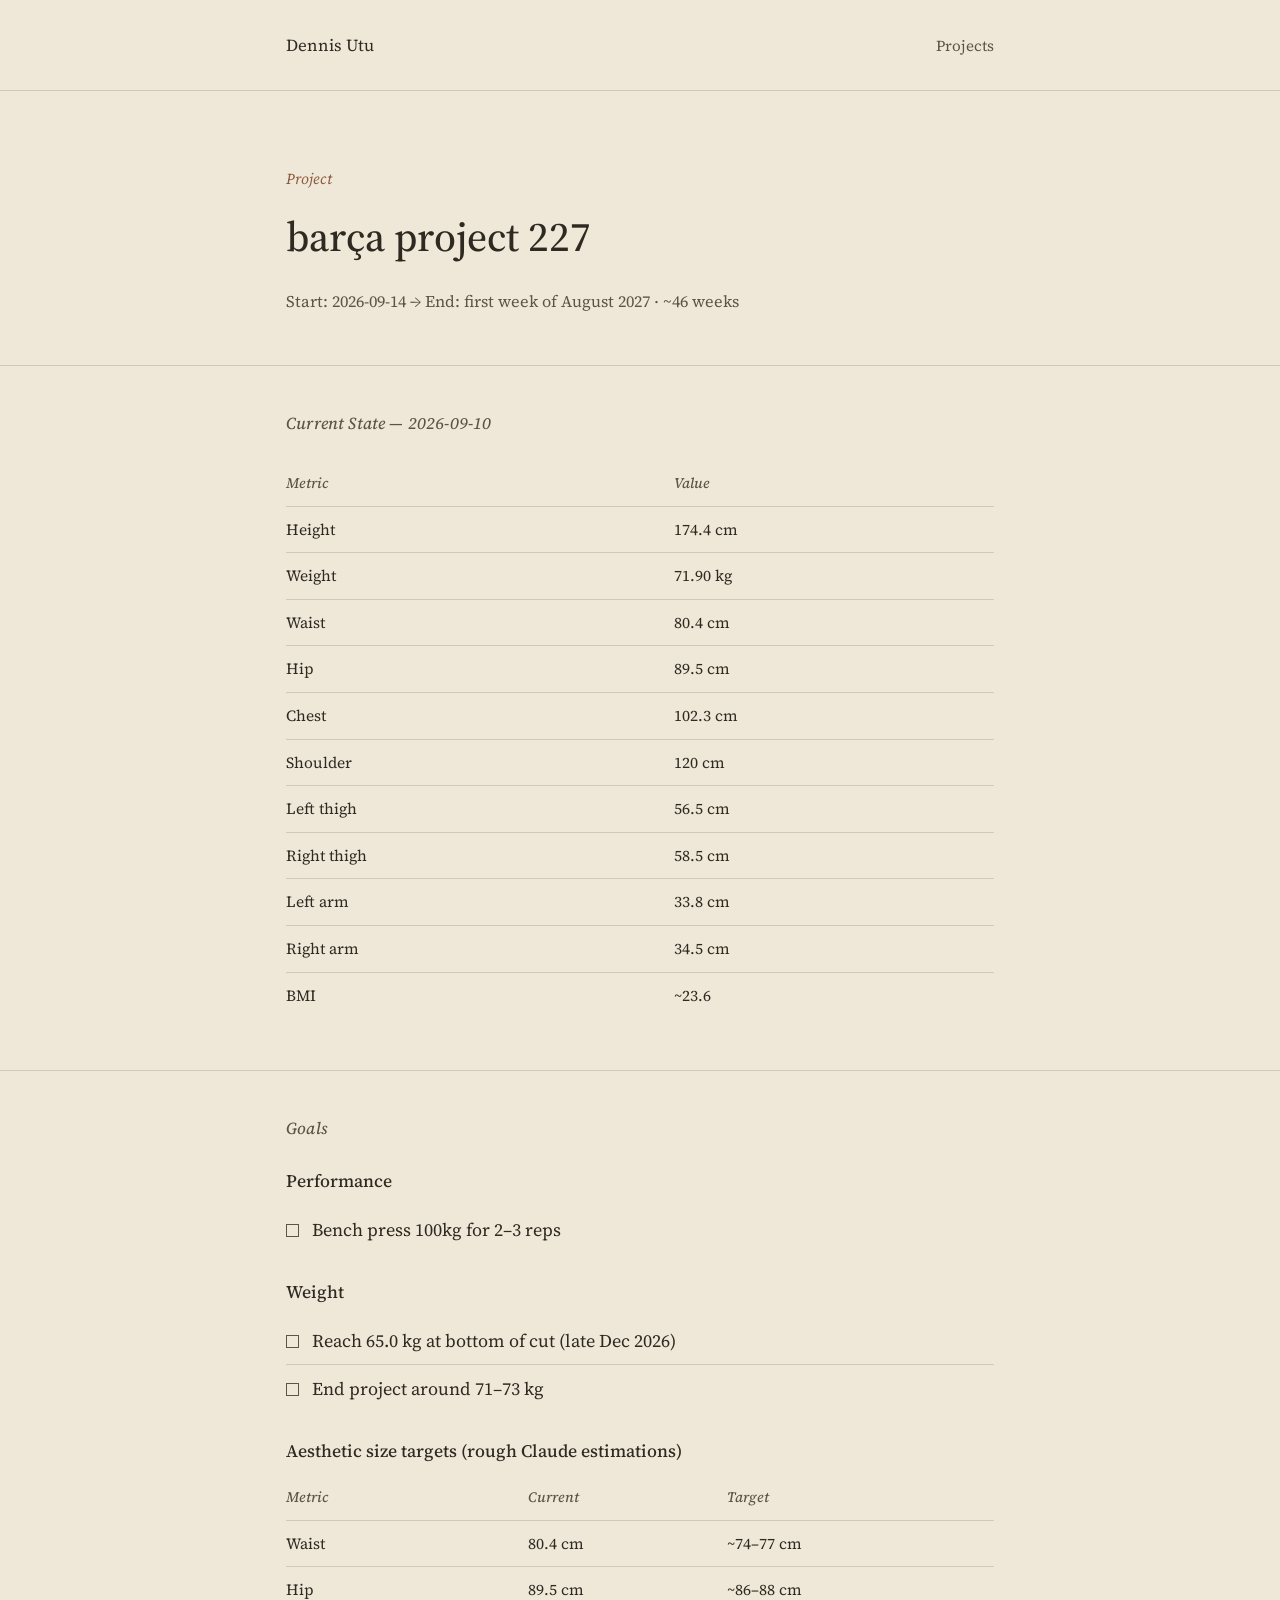
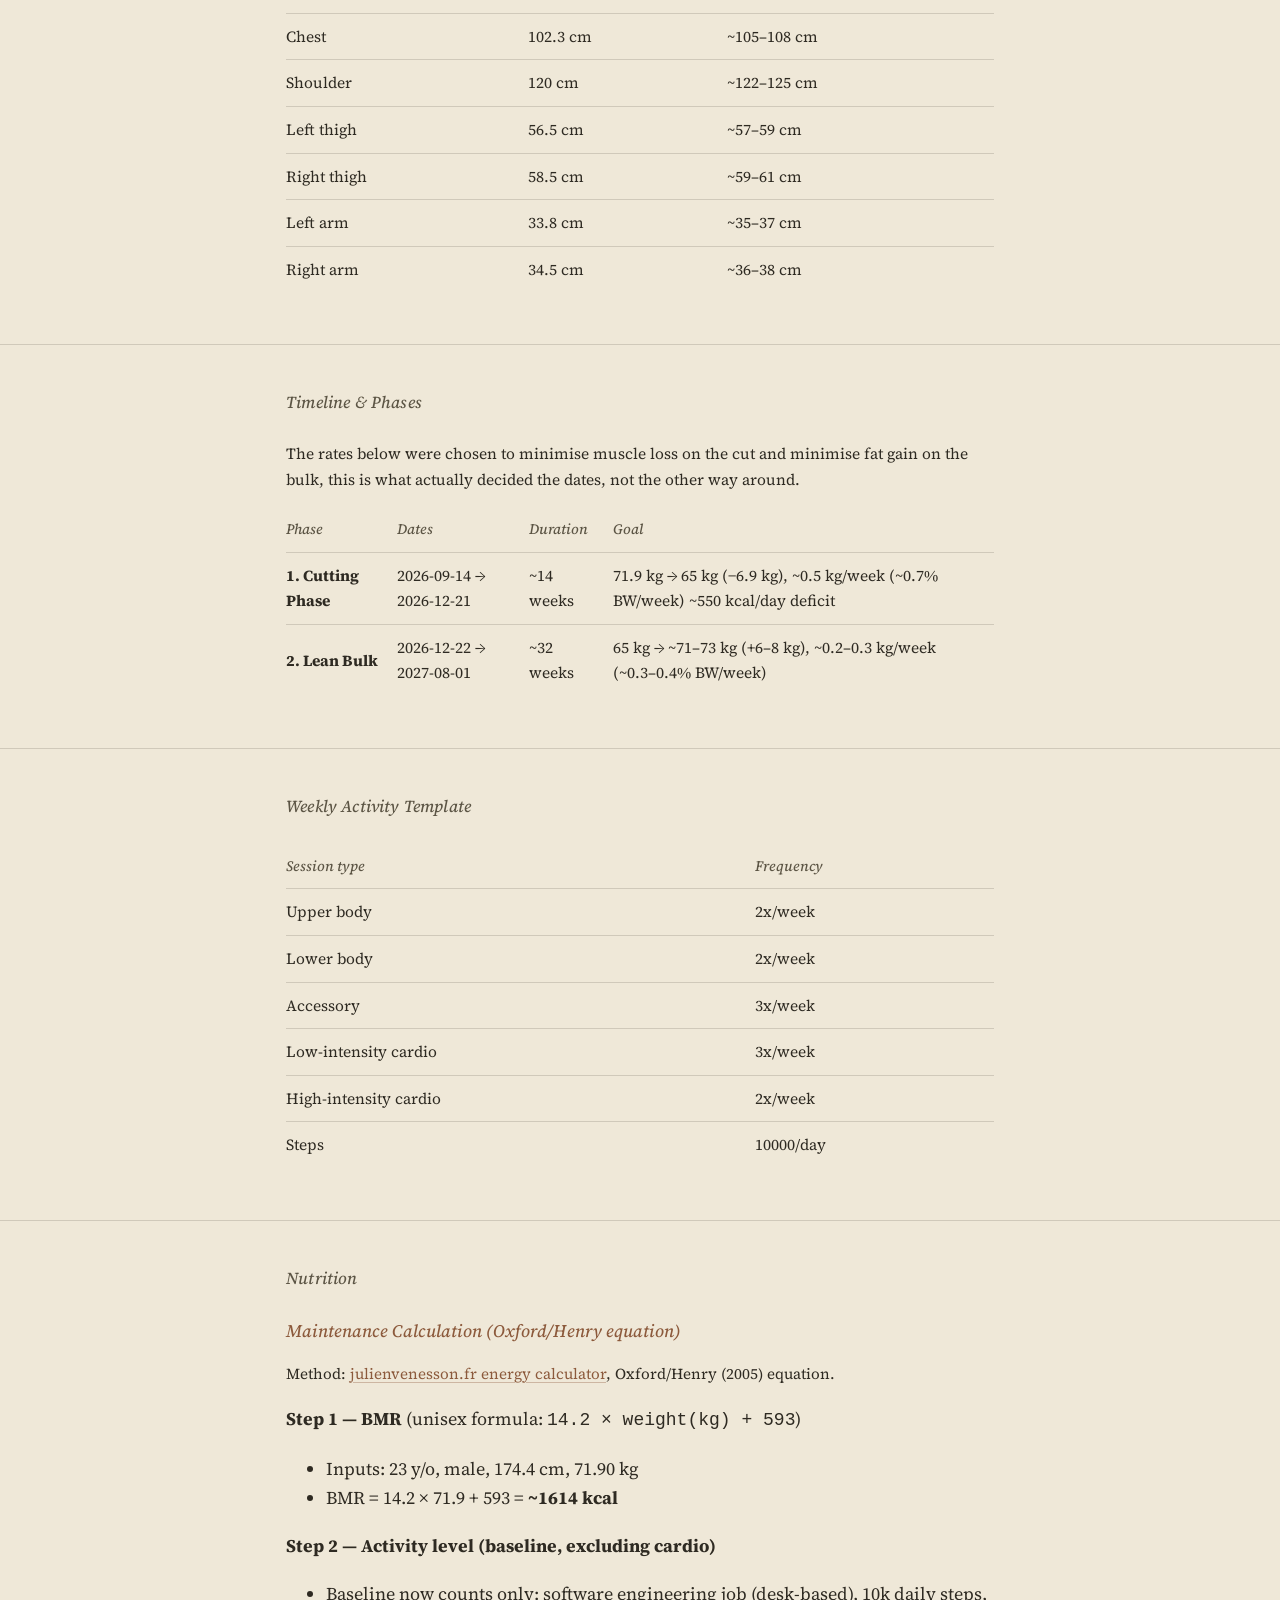
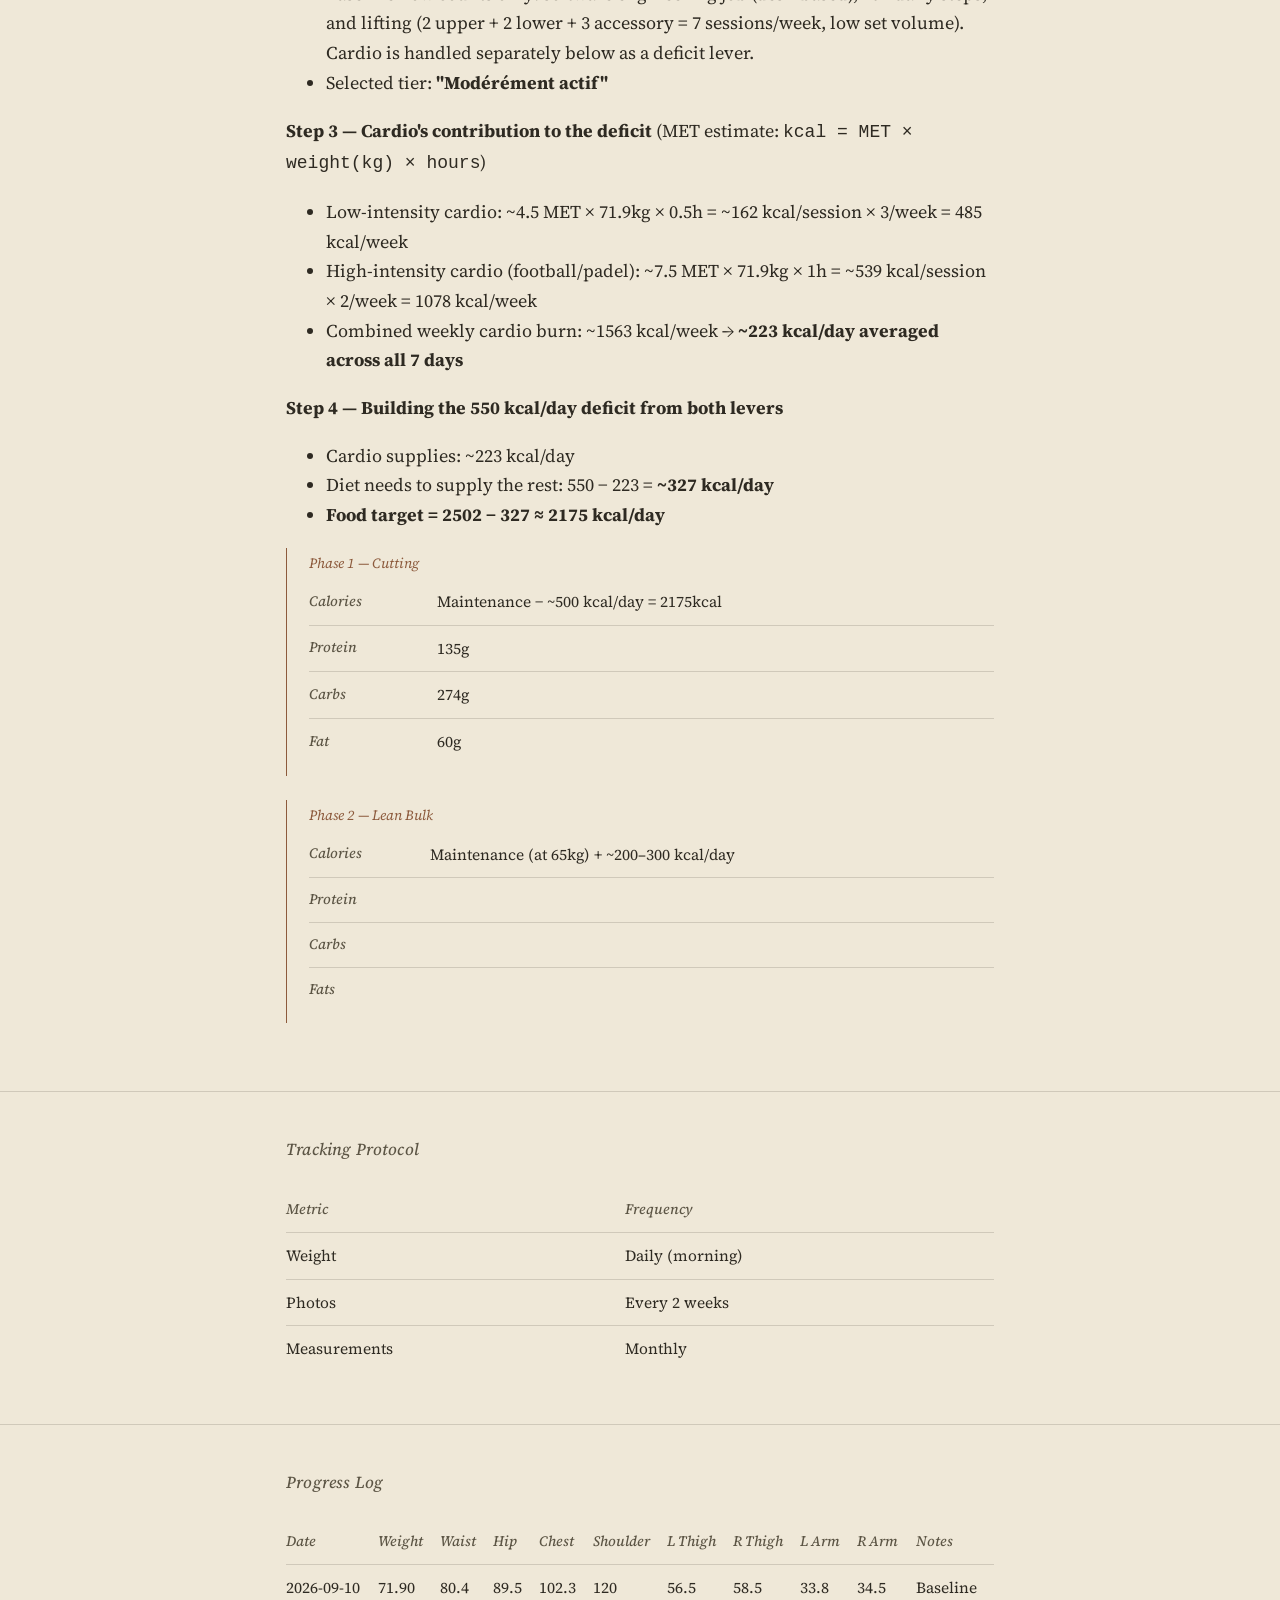
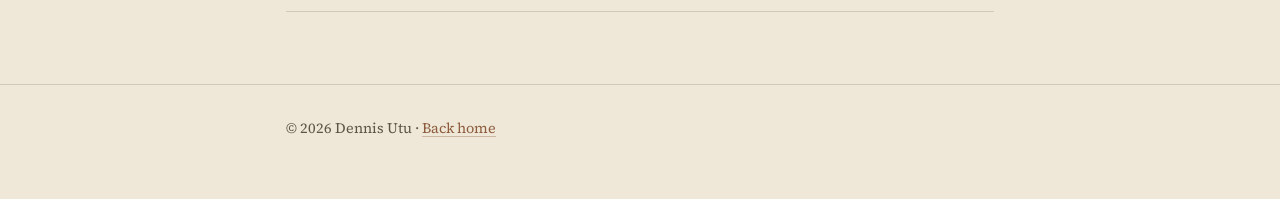
==== barca-project-227.html @ 3d3a9243 "initial commit" ====
<!DOCTYPE html>
<html lang="en">
<head>
<meta charset="UTF-8">
<meta name="viewport" content="width=device-width, initial-scale=1.0">
<title>barça project 227</title>
<link rel="stylesheet" href="style.css">
</head>
<body>

<header class="site">
  <div class="wrap wrap--wide">
    <nav>
      <a href="index.html">Dennis Utu</a>
      <span class="links">
        <a href="index.html#projects">Projects</a>
      </span>
    </nav>
  </div>
</header>

<section class="project-hero">
  <div class="wrap wrap--wide">
    <p class="kicker">Project</p>
    <h1>barça project 227</h1>
    <p class="dates">Start: 2026-09-14 &rarr; End: first week of August 2027 &middot; ~46 weeks</p>
  </div>
</section>

<section class="section">
  <div class="wrap wrap--wide">
    <h2>Current State — 2026-09-10</h2>
    <table>
      <tr><th>Metric</th><th>Value</th></tr>
      <tr><td>Height</td><td>174.4 cm</td></tr>
      <tr><td>Weight</td><td>71.90 kg</td></tr>
      <tr><td>Waist</td><td>80.4 cm</td></tr>
      <tr><td>Hip</td><td>89.5 cm</td></tr>
      <tr><td>Chest</td><td>102.3 cm</td></tr>
      <tr><td>Shoulder</td><td>120 cm</td></tr>
      <tr><td>Left thigh</td><td>56.5 cm</td></tr>
      <tr><td>Right thigh</td><td>58.5 cm</td></tr>
      <tr><td>Left arm</td><td>33.8 cm</td></tr>
      <tr><td>Right arm</td><td>34.5 cm</td></tr>
      <tr><td>BMI</td><td>~23.6</td></tr>
    </table>
  </div>
</section>

<section class="section">
  <div class="wrap wrap--wide">
    <h2>Goals</h2>

    <h3 style="font-weight:500; font-size:1.1rem; color:var(--ink); margin:0 0 10px;">Performance</h3>
    <ul class="checklist">
      <li><span class="box"></span>Bench press 100kg for 2–3 reps</li>
    </ul>

    <h3 style="font-weight:500; font-size:1.1rem; color:var(--ink); margin:24px 0 10px;">Weight</h3>
    <ul class="checklist">
      <li><span class="box"></span>Reach 65.0 kg at bottom of cut (late Dec 2026)</li>
      <li><span class="box"></span>End project around 71–73 kg</li>
    </ul>

    <h3 style="font-weight:500; font-size:1.1rem; color:var(--ink); margin:24px 0 10px;">Aesthetic size targets (rough Claude estimations)</h3>
    <table>
      <tr><th>Metric</th><th>Current</th><th>Target</th></tr>
      <tr><td>Waist</td><td>80.4 cm</td><td>~74–77 cm</td></tr>
      <tr><td>Hip</td><td>89.5 cm</td><td>~86–88 cm</td></tr>
      <tr><td>Chest</td><td>102.3 cm</td><td>~105–108 cm</td></tr>
      <tr><td>Shoulder</td><td>120 cm</td><td>~122–125 cm</td></tr>
      <tr><td>Left thigh</td><td>56.5 cm</td><td>~57–59 cm</td></tr>
      <tr><td>Right thigh</td><td>58.5 cm</td><td>~59–61 cm</td></tr>
      <tr><td>Left arm</td><td>33.8 cm</td><td>~35–37 cm</td></tr>
      <tr><td>Right arm</td><td>34.5 cm</td><td>~36–38 cm</td></tr>
    </table>
  </div>
</section>

<section class="section">
  <div class="wrap wrap--wide">
    <h2>Timeline &amp; Phases</h2>
    <p style="color:var(--bone-dim); font-size:0.97rem;">The rates below were chosen to minimise muscle loss on the cut and minimise fat gain on the bulk, this is what actually decided the dates, not the other way around.</p>

    <table>
      <tr><th>Phase</th><th>Dates</th><th>Duration</th><th>Goal</th></tr>
      <tr>
        <td><strong>1. Cutting Phase</strong></td>
        <td>2026-09-14 → 2026-12-21</td>
        <td>~14 weeks</td>
        <td>71.9 kg → 65 kg (−6.9 kg), ~0.5 kg/week (~0.7% BW/week) ~550 kcal/day deficit</td>
      </tr>
      <tr>
        <td><strong>2. Lean Bulk</strong></td>
        <td>2026-12-22 → 2027-08-01</td>
        <td>~32 weeks</td>
        <td>65 kg → ~71–73 kg (+6–8 kg), ~0.2–0.3 kg/week (~0.3–0.4% BW/week)</td>
      </tr>
    </table>
  </div>
</section>

<section class="section">
  <div class="wrap wrap--wide">
    <h2>Weekly Activity Template</h2>
    <table>
      <tr><th>Session type</th><th>Frequency</th></tr>
      <tr><td>Upper body</td><td>2x/week</td></tr>
      <tr><td>Lower body</td><td>2x/week</td></tr>
      <tr><td>Accessory</td><td>3x/week</td></tr>
      <tr><td>Low-intensity cardio</td><td>3x/week</td></tr>
      <tr><td>High-intensity cardio</td><td>2x/week</td></tr>
      <tr><td>Steps</td><td>10000/day</td></tr>
    </table>
  </div>
</section>

<section class="section">
  <div class="wrap wrap--wide">
    <h2>Nutrition</h2>

    <h3 style="font-weight:500; font-style:italic; font-size:1.1rem; color:var(--clay); margin:0 0 12px;">Maintenance Calculation (Oxford/Henry equation)</h3>
    <p style="color:var(--bone-dim); font-size:0.95rem;">Method: <a href="https://www.julienvenesson.fr/boite-a-outils/calculateur-energetique/">julienvenesson.fr energy calculator</a>, Oxford/Henry (2005) equation.</p>

    <p><strong>Step 1 — BMR</strong> (unisex formula: <code>14.2 × weight(kg) + 593</code>)</p>
    <ul>
      <li>Inputs: 23 y/o, male, 174.4 cm, 71.90 kg</li>
      <li>BMR = 14.2 × 71.9 + 593 = <strong>~1614 kcal</strong></li>
    </ul>

    <p><strong>Step 2 — Activity level (baseline, excluding cardio)</strong></p>
    <ul>
      <li>Baseline now counts only: software engineering job (desk-based), 10k daily steps, and lifting (2 upper + 2 lower + 3 accessory = 7 sessions/week, low set volume). Cardio is handled separately below as a deficit lever.</li>
      <li>Selected tier: <strong>"Modérément actif"</strong></li>
    </ul>

    <p><strong>Step 3 — Cardio's contribution to the deficit</strong> (MET estimate: <code>kcal = MET × weight(kg) × hours</code>)</p>
    <ul>
      <li>Low-intensity cardio: ~4.5 MET × 71.9kg × 0.5h = ~162 kcal/session × 3/week = 485 kcal/week</li>
      <li>High-intensity cardio (football/padel): ~7.5 MET × 71.9kg × 1h = ~539 kcal/session × 2/week = 1078 kcal/week</li>
      <li>Combined weekly cardio burn: ~1563 kcal/week → <strong>~223 kcal/day averaged across all 7 days</strong></li>
    </ul>

    <p><strong>Step 4 — Building the 550 kcal/day deficit from both levers</strong></p>
    <ul>
      <li>Cardio supplies: ~223 kcal/day</li>
      <li>Diet needs to supply the rest: 550 − 223 = <strong>~327 kcal/day</strong></li>
      <li><strong>Food target = 2502 − 327 ≈ 2175 kcal/day</strong></li>
    </ul>

    <div class="phase">
      <p class="phase-num">Phase 1 — Cutting</p>
      <table>
        <tr><th>Calories</th><td>Maintenance − ~500 kcal/day = 2175kcal</td></tr>
        <tr><th>Protein</th><td>135g</td></tr>
        <tr><th>Carbs</th><td>274g</td></tr>
        <tr><th>Fat</th><td>60g</td></tr>
      </table>
    </div>

    <div class="phase">
      <p class="phase-num">Phase 2 — Lean Bulk</p>
      <table>
        <tr><th>Calories</th><td>Maintenance (at 65kg) + ~200–300 kcal/day</td></tr>
        <tr><th>Protein</th><td></td></tr>
        <tr><th>Carbs</th><td></td></tr>
        <tr><th>Fats</th><td></td></tr>
      </table>
    </div>
  </div>
</section>

<section class="section">
  <div class="wrap wrap--wide">
    <h2>Tracking Protocol</h2>
    <table>
      <tr><th>Metric</th><th>Frequency</th></tr>
      <tr><td>Weight</td><td>Daily (morning)</td></tr>
      <tr><td>Photos</td><td>Every 2 weeks</td></tr>
      <tr><td>Measurements</td><td>Monthly</td></tr>
    </table>
  </div>
</section>

<section class="section">
  <div class="wrap wrap--wide">
    <h2>Progress Log</h2>
    <table>
      <tr><th>Date</th><th>Weight</th><th>Waist</th><th>Hip</th><th>Chest</th><th>Shoulder</th><th>L Thigh</th><th>R Thigh</th><th>L Arm</th><th>R Arm</th><th>Notes</th></tr>
      <tr><td>2026-09-10</td><td>71.90</td><td>80.4</td><td>89.5</td><td>102.3</td><td>120</td><td>56.5</td><td>58.5</td><td>33.8</td><td>34.5</td><td>Baseline</td></tr>
      <tr><td></td><td></td><td></td><td></td><td></td><td></td><td></td><td></td><td></td><td></td><td></td></tr>
    </table>
  </div>
</section>

<footer class="site">
  <div class="wrap wrap--wide">
    &copy; 2026 Dennis Utu &middot; <a href="index.html">Back home</a>
  </div>
</footer>

</body>
</html>
---- style.css ----
@import url('https://fonts.googleapis.com/css2?family=Source+Serif+4:opsz,wght@8..60,400;8..60,500;8..60,600&display=swap');

:root {
  --sand: #EFE8D8;
  --sand-deep: #E3D9C2;
  --ink: #2E2A22;
  --ink-soft: #5C5545;
  --clay: #8C5A3C;
  --line: rgba(46, 42, 34, 0.16);
  --max: 700px;
}

* { box-sizing: border-box; }

html { scroll-behavior: smooth; }

body {
  margin: 0;
  background: var(--sand);
  color: var(--ink);
  font-family: 'Source Serif 4', Georgia, 'Times New Roman', serif;
  font-size: 18px;
  line-height: 1.65;
}

h1, h2, h3 { font-family: 'Source Serif 4', Georgia, serif; font-weight: 500; }

a { color: var(--clay); text-decoration: underline; text-decoration-color: rgba(140, 90, 60, 0.35); text-underline-offset: 3px; }
a:hover, a:focus-visible { text-decoration-color: var(--clay); }
a:focus-visible, button:focus-visible { outline: 1px solid var(--clay); outline-offset: 3px; }

.wrap { max-width: var(--max); margin: 0 auto; padding: 0 26px; }
.wrap--wide { max-width: 760px; }

header.site {
  padding: 30px 0;
  border-bottom: 1px solid var(--line);
}
header.site nav { display: flex; justify-content: space-between; align-items: baseline; }
header.site nav a { color: var(--ink); font-size: 1.05rem; text-decoration: none; }
header.site nav .links a { color: var(--ink-soft); font-size: 0.95rem; margin-left: 22px; text-decoration: none; }
header.site nav .links a:hover { color: var(--ink); text-decoration: underline; }

.hero { padding: 76px 0 52px; }
.hero h1 {
  font-size: clamp(2rem, 5.2vw, 2.9rem);
  font-weight: 500;
  margin: 0 0 16px;
  line-height: 1.18;
  color: var(--ink);
}
.hero p { font-size: 1.1rem; color: var(--ink-soft); max-width: 48ch; margin: 0; }

.section { padding: 44px 0; }
.section + .section { border-top: 1px solid var(--line); }
.section h2 {
  font-size: 1.05rem;
  font-style: italic;
  font-weight: 500;
  color: var(--ink-soft);
  margin: 0 0 24px;
  letter-spacing: 0.01em;
}

.project-card {
  display: block;
  border: 1px solid var(--line);
  padding: 24px 26px;
  margin-bottom: 14px;
  text-decoration: none;
  transition: border-color 0.15s ease, background 0.15s ease;
}
.project-card:hover { border-color: var(--clay); background: var(--sand-deep); text-decoration: none; }
.project-card .name { color: var(--ink); font-size: 1.25rem; font-weight: 500; margin: 0 0 6px; }
.project-card .desc { color: var(--ink-soft); margin: 0; font-size: 0.98rem; }
.project-card .meta { color: var(--clay); font-size: 0.88rem; margin-top: 12px; font-style: italic; }

footer.site {
  border-top: 1px solid var(--line);
  padding: 32px 0 64px;
  color: var(--ink-soft);
  font-size: 0.9rem;
}

/* Project page */
.project-hero {
  padding: 60px 0 34px;
  border-bottom: 1px solid var(--line);
}
.project-hero .kicker { color: var(--clay); font-size: 0.95rem; font-style: italic; margin-bottom: 12px; }
.project-hero h1 { font-size: clamp(1.9rem, 4.6vw, 2.6rem); margin: 0 0 10px; font-weight: 500; }
.project-hero .dates { color: var(--ink-soft); font-size: 1.02rem; }

.stat-row { display: flex; gap: 44px; flex-wrap: wrap; margin-top: 30px; }
.stat .num { font-size: 1.7rem; font-weight: 500; color: var(--ink); display: block; }
.stat .label { color: var(--ink-soft); font-size: 0.85rem; font-style: italic; }

table { width: 100%; border-collapse: collapse; margin: 4px 0 8px; }
th, td { text-align: left; padding: 10px 16px 10px 0; border-bottom: 1px solid var(--line); font-size: 0.97rem; }
th { color: var(--ink-soft); font-weight: 500; font-style: italic; font-size: 0.9rem; }
td { color: var(--ink); }
tr:last-child th, tr:last-child td { border-bottom: none; }

.phase { border-left: 1px solid var(--clay); padding: 4px 0 4px 22px; margin-bottom: 24px; }
.phase .phase-num { color: var(--clay); font-size: 0.88rem; font-style: italic; margin-bottom: 4px; }
.phase h3 { margin: 0 0 6px; font-size: 1.1rem; font-weight: 500; color: var(--ink); }
.phase p { margin: 0; color: var(--ink-soft); font-size: 0.97rem; }

.checklist { list-style: none; padding: 0; margin: 0; }
.checklist li { padding: 9px 0; border-bottom: 1px solid var(--line); color: var(--ink); }
.checklist li:last-child { border-bottom: none; }
.checklist .box { display: inline-block; width: 13px; height: 13px; border: 1px solid var(--ink-soft); margin-right: 13px; vertical-align: -1px; }

details { border: 1px solid var(--line); padding: 18px 22px; margin: 22px 0; }
details summary { cursor: pointer; color: var(--clay); font-style: italic; }
details[open] summary { margin-bottom: 12px; }
details p, details table { font-size: 0.93rem; }

.note {
  border-left: 1px solid var(--ink-soft);
  padding: 4px 0 4px 18px;
  color: var(--ink-soft);
  font-size: 0.95rem;
  font-style: italic;
  margin: 18px 0;
}

@media (max-width: 520px) {
  .stat-row { gap: 28px; }
  header.site nav .links a { margin-left: 14px; }
}
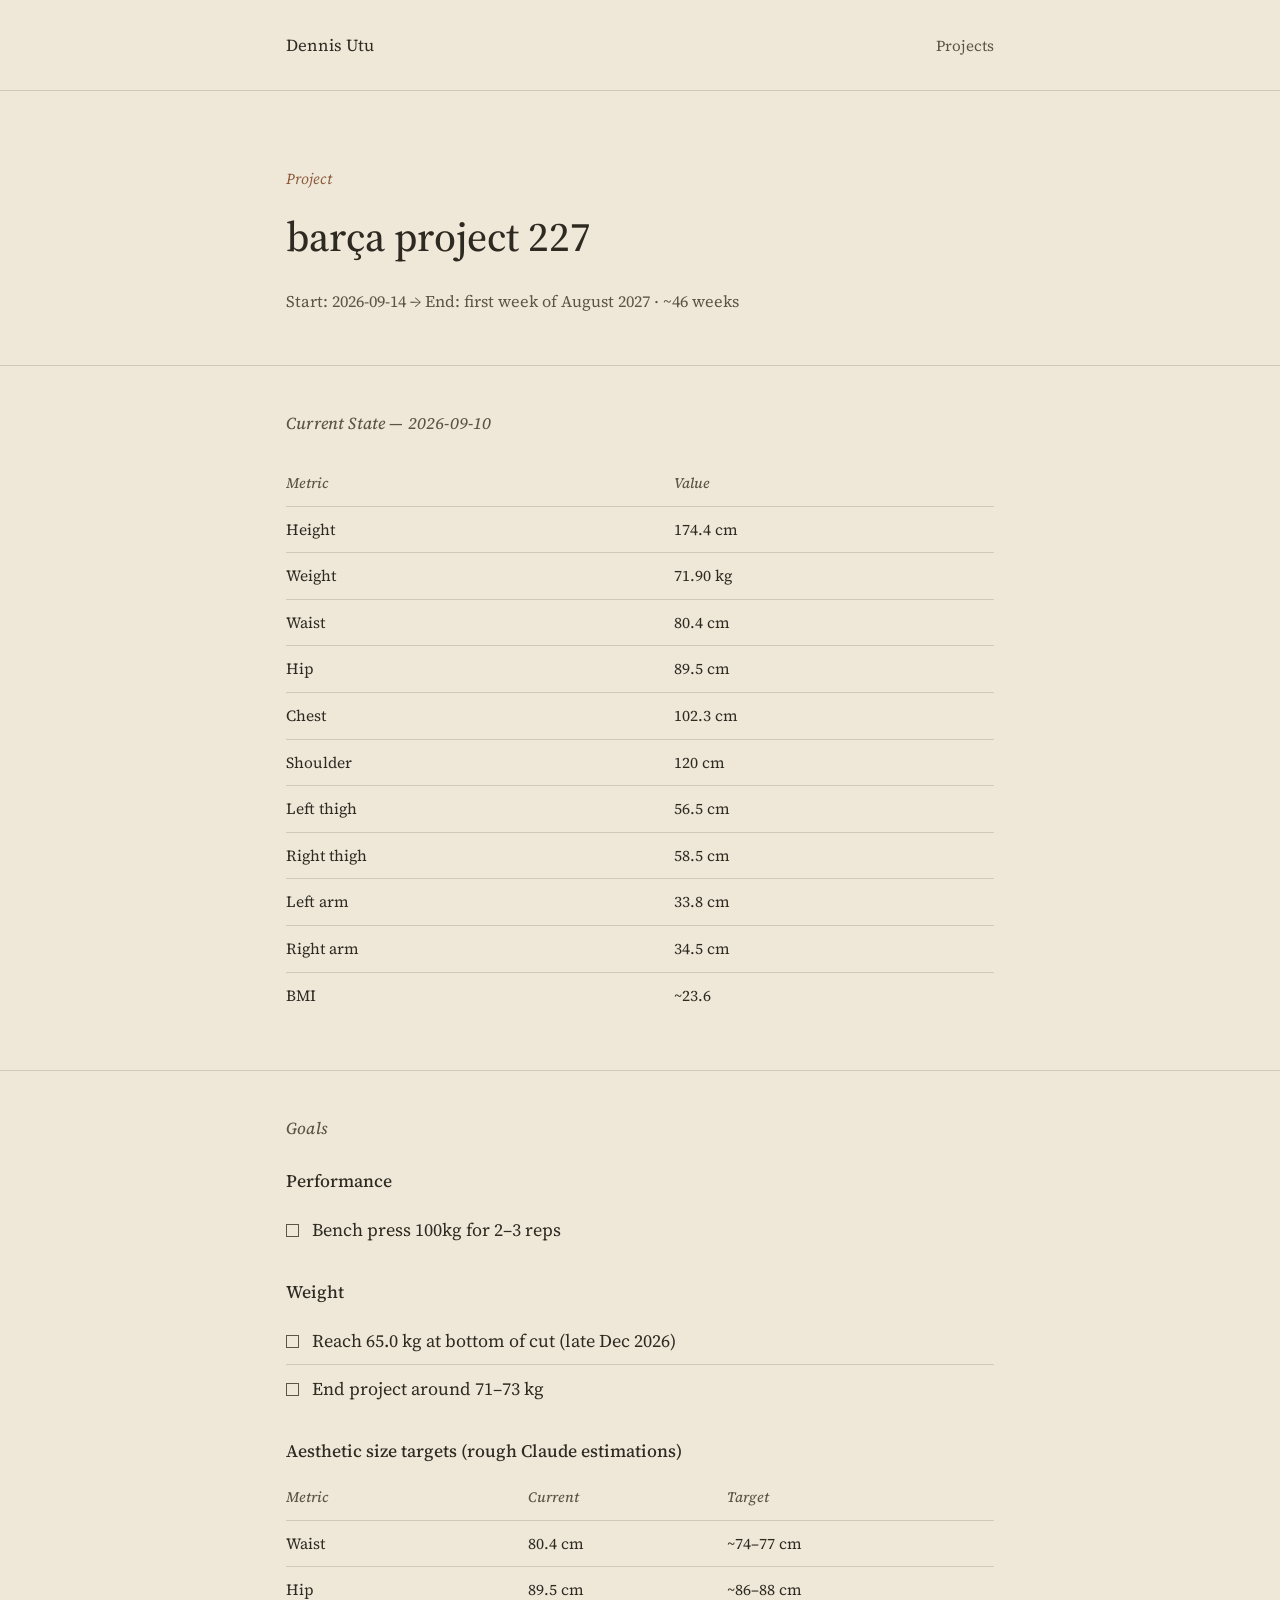
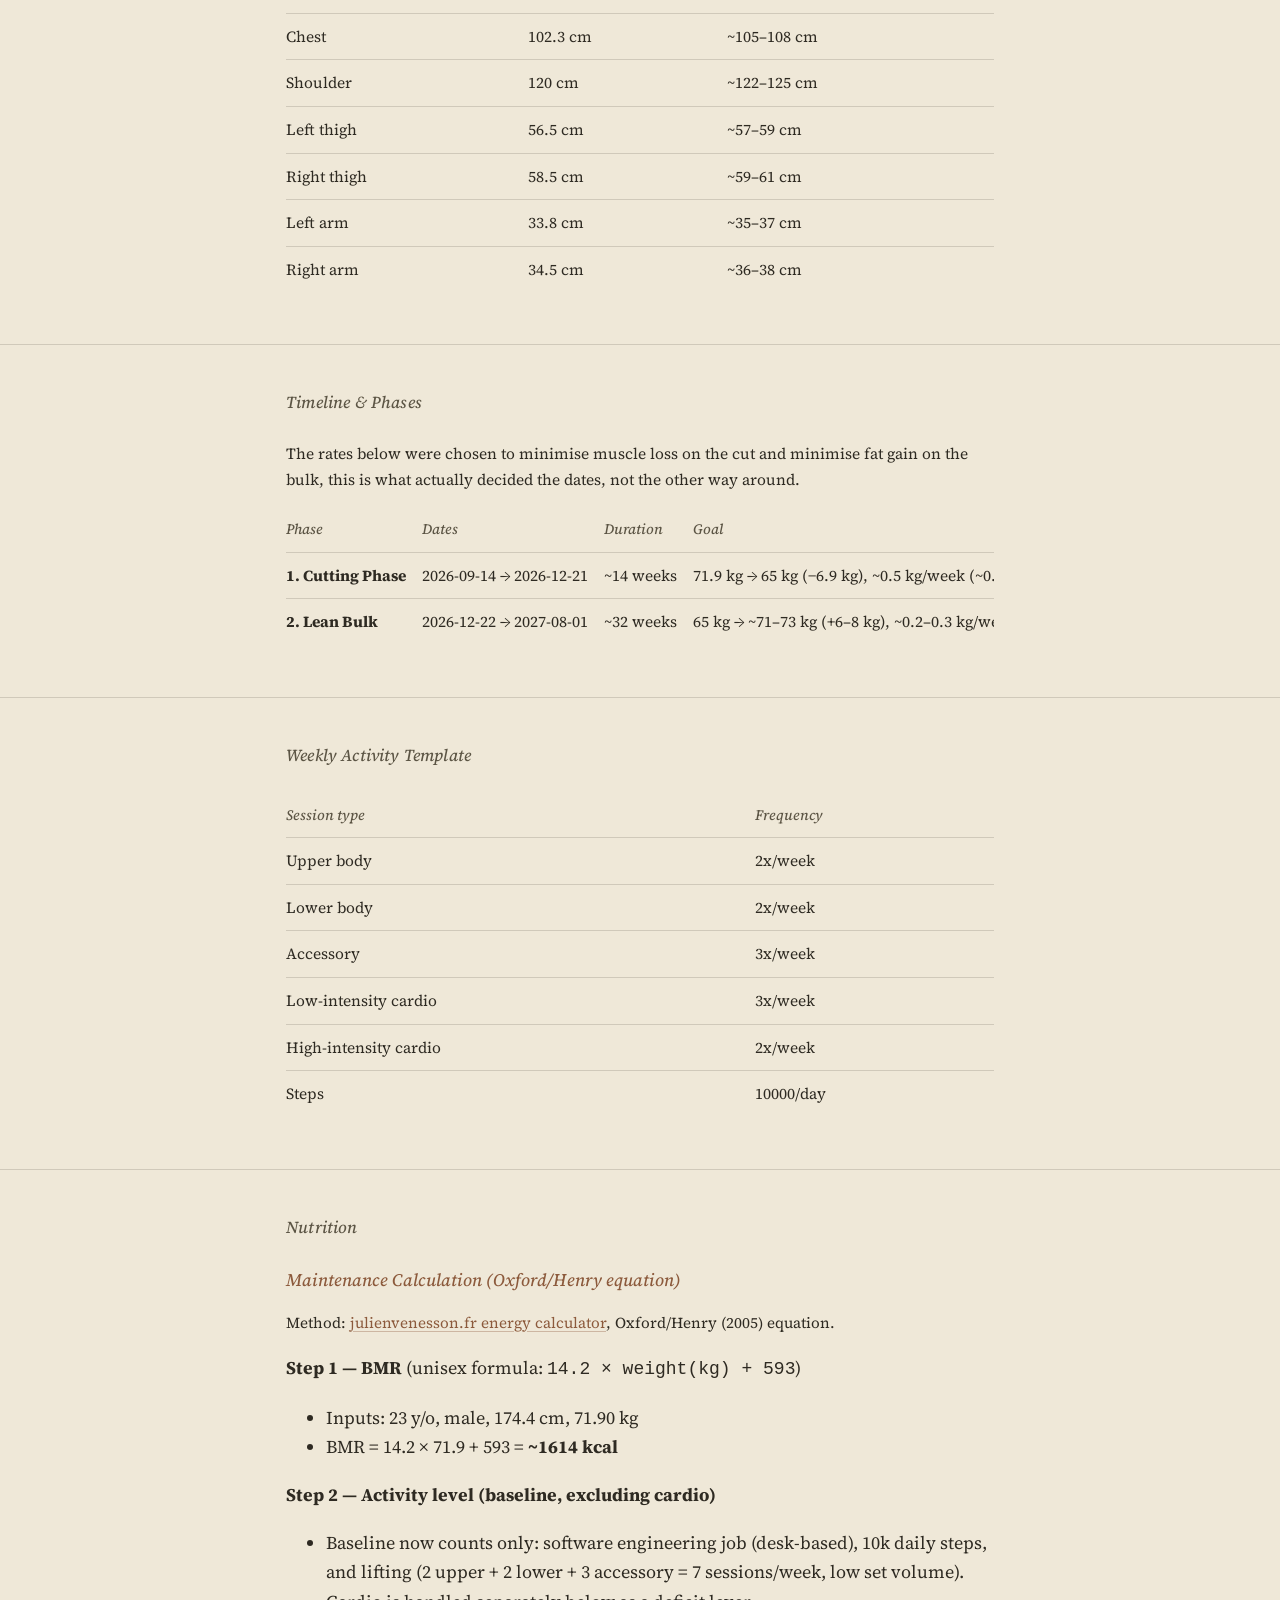
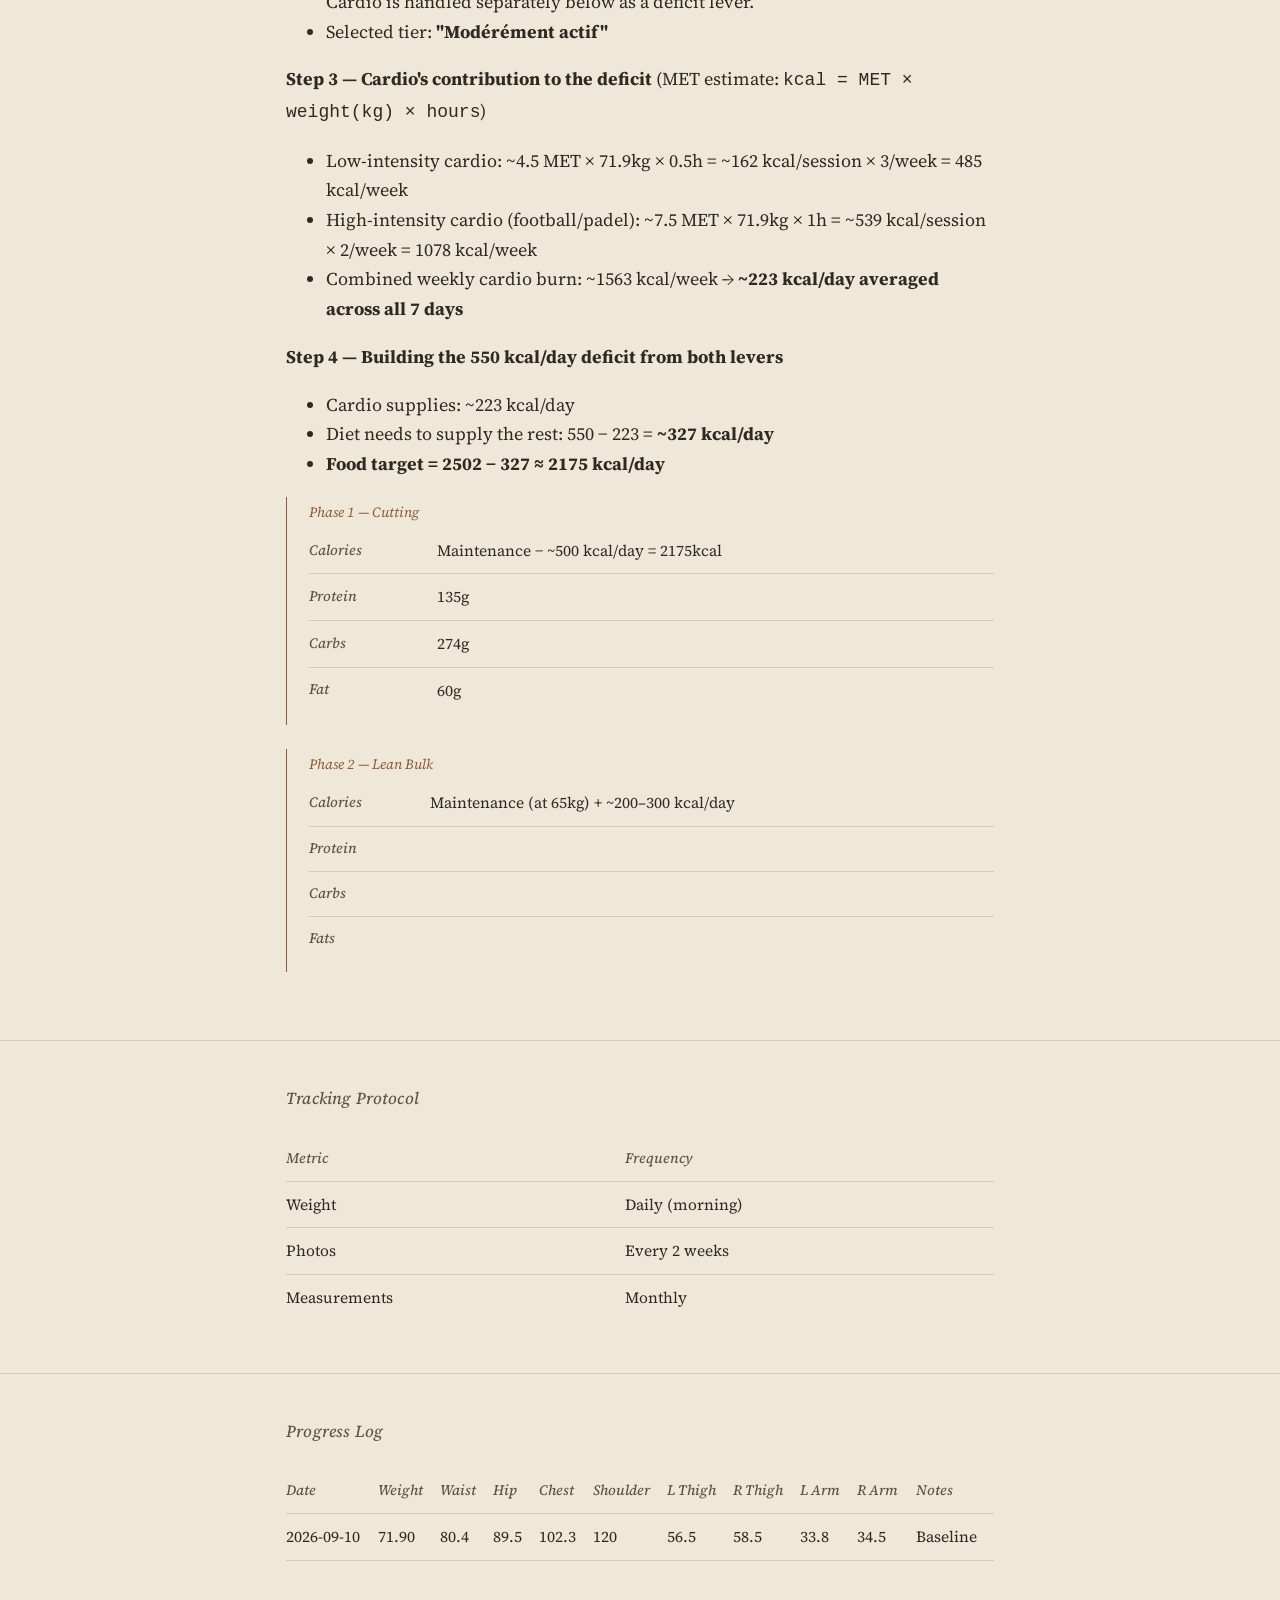
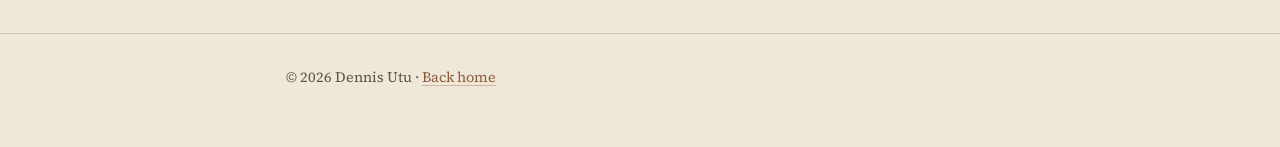
==== commit 2cfd16d7: "Updated length on tables" ====
--- a/barca-project-227.html
+++ b/barca-project-227.html
@@ -30,6 +30,7 @@
 <section class="section">
   <div class="wrap wrap--wide">
     <h2>Current State — 2026-09-10</h2>
+    <div class="table-scroll">
     <table>
       <tr><th>Metric</th><th>Value</th></tr>
       <tr><td>Height</td><td>174.4 cm</td></tr>
@@ -44,7 +45,7 @@
       <tr><td>Right arm</td><td>34.5 cm</td></tr>
       <tr><td>BMI</td><td>~23.6</td></tr>
     </table>
-  </div>
+  </div></div>
 </section>
 
 <section class="section">
@@ -63,6 +64,7 @@
     </ul>
 
     <h3 style="font-weight:500; font-size:1.1rem; color:var(--ink); margin:24px 0 10px;">Aesthetic size targets (rough Claude estimations)</h3>
+    <div class="table-scroll">
     <table>
       <tr><th>Metric</th><th>Current</th><th>Target</th></tr>
       <tr><td>Waist</td><td>80.4 cm</td><td>~74–77 cm</td></tr>
@@ -74,13 +76,15 @@
       <tr><td>Left arm</td><td>33.8 cm</td><td>~35–37 cm</td></tr>
       <tr><td>Right arm</td><td>34.5 cm</td><td>~36–38 cm</td></tr>
     </table>
-  </div>
+  </div></div>
 </section>
 
 <section class="section">
   <div class="wrap wrap--wide">
     <h2>Timeline &amp; Phases</h2>
     <p style="color:var(--bone-dim); font-size:0.97rem;">The rates below were chosen to minimise muscle loss on the cut and minimise fat gain on the bulk, this is what actually decided the dates, not the other way around.</p>
+
+    <div class="table-scroll">
 
     <table>
       <tr><th>Phase</th><th>Dates</th><th>Duration</th><th>Goal</th></tr>
@@ -97,12 +101,13 @@
         <td>65 kg → ~71–73 kg (+6–8 kg), ~0.2–0.3 kg/week (~0.3–0.4% BW/week)</td>
       </tr>
     </table>
-  </div>
+  </div></div>
 </section>
 
 <section class="section">
   <div class="wrap wrap--wide">
     <h2>Weekly Activity Template</h2>
+    <div class="table-scroll">
     <table>
       <tr><th>Session type</th><th>Frequency</th></tr>
       <tr><td>Upper body</td><td>2x/week</td></tr>
@@ -112,7 +117,7 @@
       <tr><td>High-intensity cardio</td><td>2x/week</td></tr>
       <tr><td>Steps</td><td>10000/day</td></tr>
     </table>
-  </div>
+  </div></div>
 </section>
 
 <section class="section">
@@ -150,47 +155,51 @@
 
     <div class="phase">
       <p class="phase-num">Phase 1 — Cutting</p>
+      <div class="table-scroll">
       <table>
         <tr><th>Calories</th><td>Maintenance − ~500 kcal/day = 2175kcal</td></tr>
         <tr><th>Protein</th><td>135g</td></tr>
         <tr><th>Carbs</th><td>274g</td></tr>
         <tr><th>Fat</th><td>60g</td></tr>
       </table>
-    </div>
+    </div></div>
 
     <div class="phase">
       <p class="phase-num">Phase 2 — Lean Bulk</p>
+      <div class="table-scroll">
       <table>
         <tr><th>Calories</th><td>Maintenance (at 65kg) + ~200–300 kcal/day</td></tr>
         <tr><th>Protein</th><td></td></tr>
         <tr><th>Carbs</th><td></td></tr>
         <tr><th>Fats</th><td></td></tr>
       </table>
-    </div>
+    </div></div>
   </div>
 </section>
 
 <section class="section">
   <div class="wrap wrap--wide">
     <h2>Tracking Protocol</h2>
+    <div class="table-scroll">
     <table>
       <tr><th>Metric</th><th>Frequency</th></tr>
       <tr><td>Weight</td><td>Daily (morning)</td></tr>
       <tr><td>Photos</td><td>Every 2 weeks</td></tr>
       <tr><td>Measurements</td><td>Monthly</td></tr>
     </table>
-  </div>
+  </div></div>
 </section>
 
 <section class="section">
   <div class="wrap wrap--wide">
     <h2>Progress Log</h2>
+    <div class="table-scroll">
     <table>
       <tr><th>Date</th><th>Weight</th><th>Waist</th><th>Hip</th><th>Chest</th><th>Shoulder</th><th>L Thigh</th><th>R Thigh</th><th>L Arm</th><th>R Arm</th><th>Notes</th></tr>
       <tr><td>2026-09-10</td><td>71.90</td><td>80.4</td><td>89.5</td><td>102.3</td><td>120</td><td>56.5</td><td>58.5</td><td>33.8</td><td>34.5</td><td>Baseline</td></tr>
       <tr><td></td><td></td><td></td><td></td><td></td><td></td><td></td><td></td><td></td><td></td><td></td></tr>
     </table>
-  </div>
+  </div></div>
 </section>
 
 <footer class="site">
--- a/style.css
+++ b/style.css
@@ -96,10 +96,17 @@
 .stat .label { color: var(--ink-soft); font-size: 0.85rem; font-style: italic; }
 
 table { width: 100%; border-collapse: collapse; margin: 4px 0 8px; }
-th, td { text-align: left; padding: 10px 16px 10px 0; border-bottom: 1px solid var(--line); font-size: 0.97rem; }
+th, td { text-align: left; padding: 10px 16px 10px 0; border-bottom: 1px solid var(--line); font-size: 0.97rem; white-space: nowrap; }
 th { color: var(--ink-soft); font-weight: 500; font-style: italic; font-size: 0.9rem; }
 td { color: var(--ink); }
 tr:last-child th, tr:last-child td { border-bottom: none; }
+
+.table-scroll {
+  overflow-x: auto;
+  -webkit-overflow-scrolling: touch;
+  margin: 4px 0 8px;
+}
+.table-scroll table { margin: 0; }
 
 .phase { border-left: 1px solid var(--clay); padding: 4px 0 4px 22px; margin-bottom: 24px; }
 .phase .phase-num { color: var(--clay); font-size: 0.88rem; font-style: italic; margin-bottom: 4px; }
@@ -126,6 +133,9 @@
 }
 
 @media (max-width: 520px) {
+  .wrap { padding: 0 18px; }
   .stat-row { gap: 28px; }
   header.site nav .links a { margin-left: 14px; }
+  th, td { padding: 8px 12px 8px 0; font-size: 0.88rem; }
+  .table-scroll { margin-left: -18px; margin-right: -18px; padding: 0 18px; }
 }
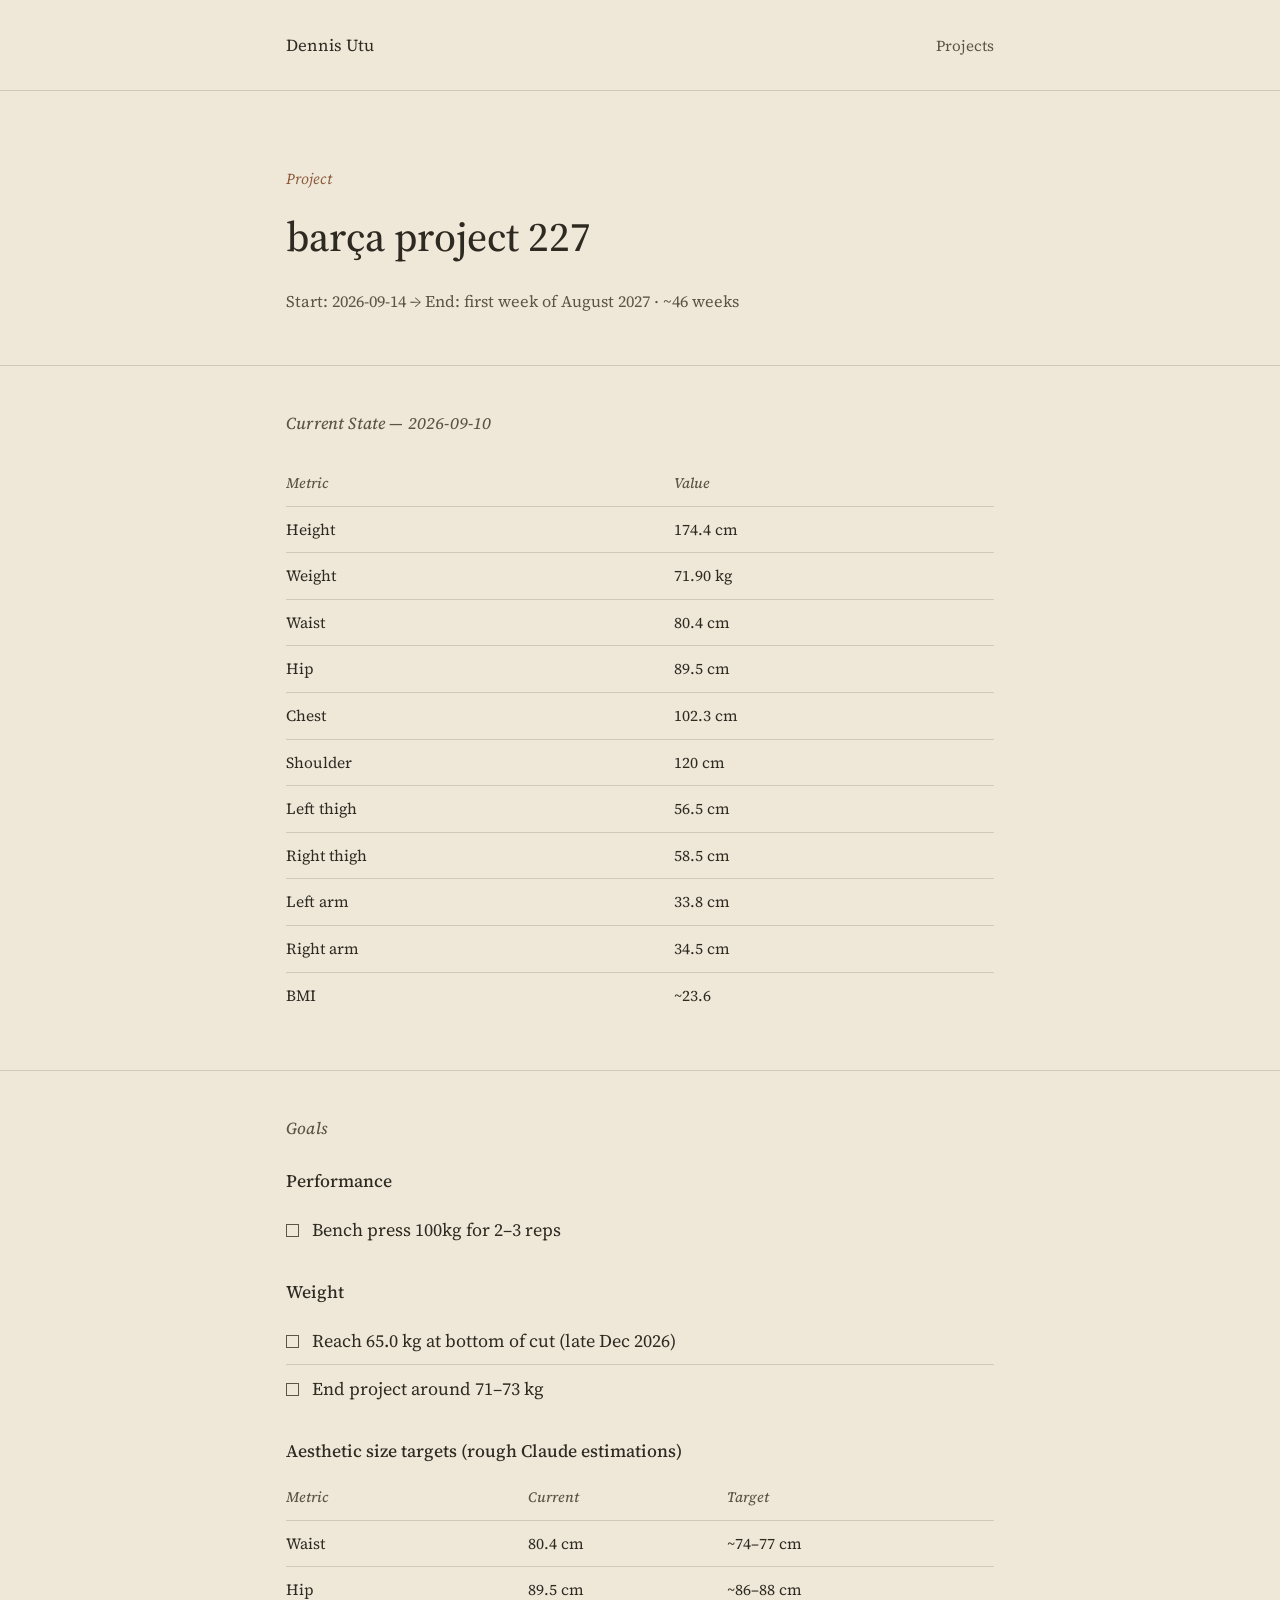
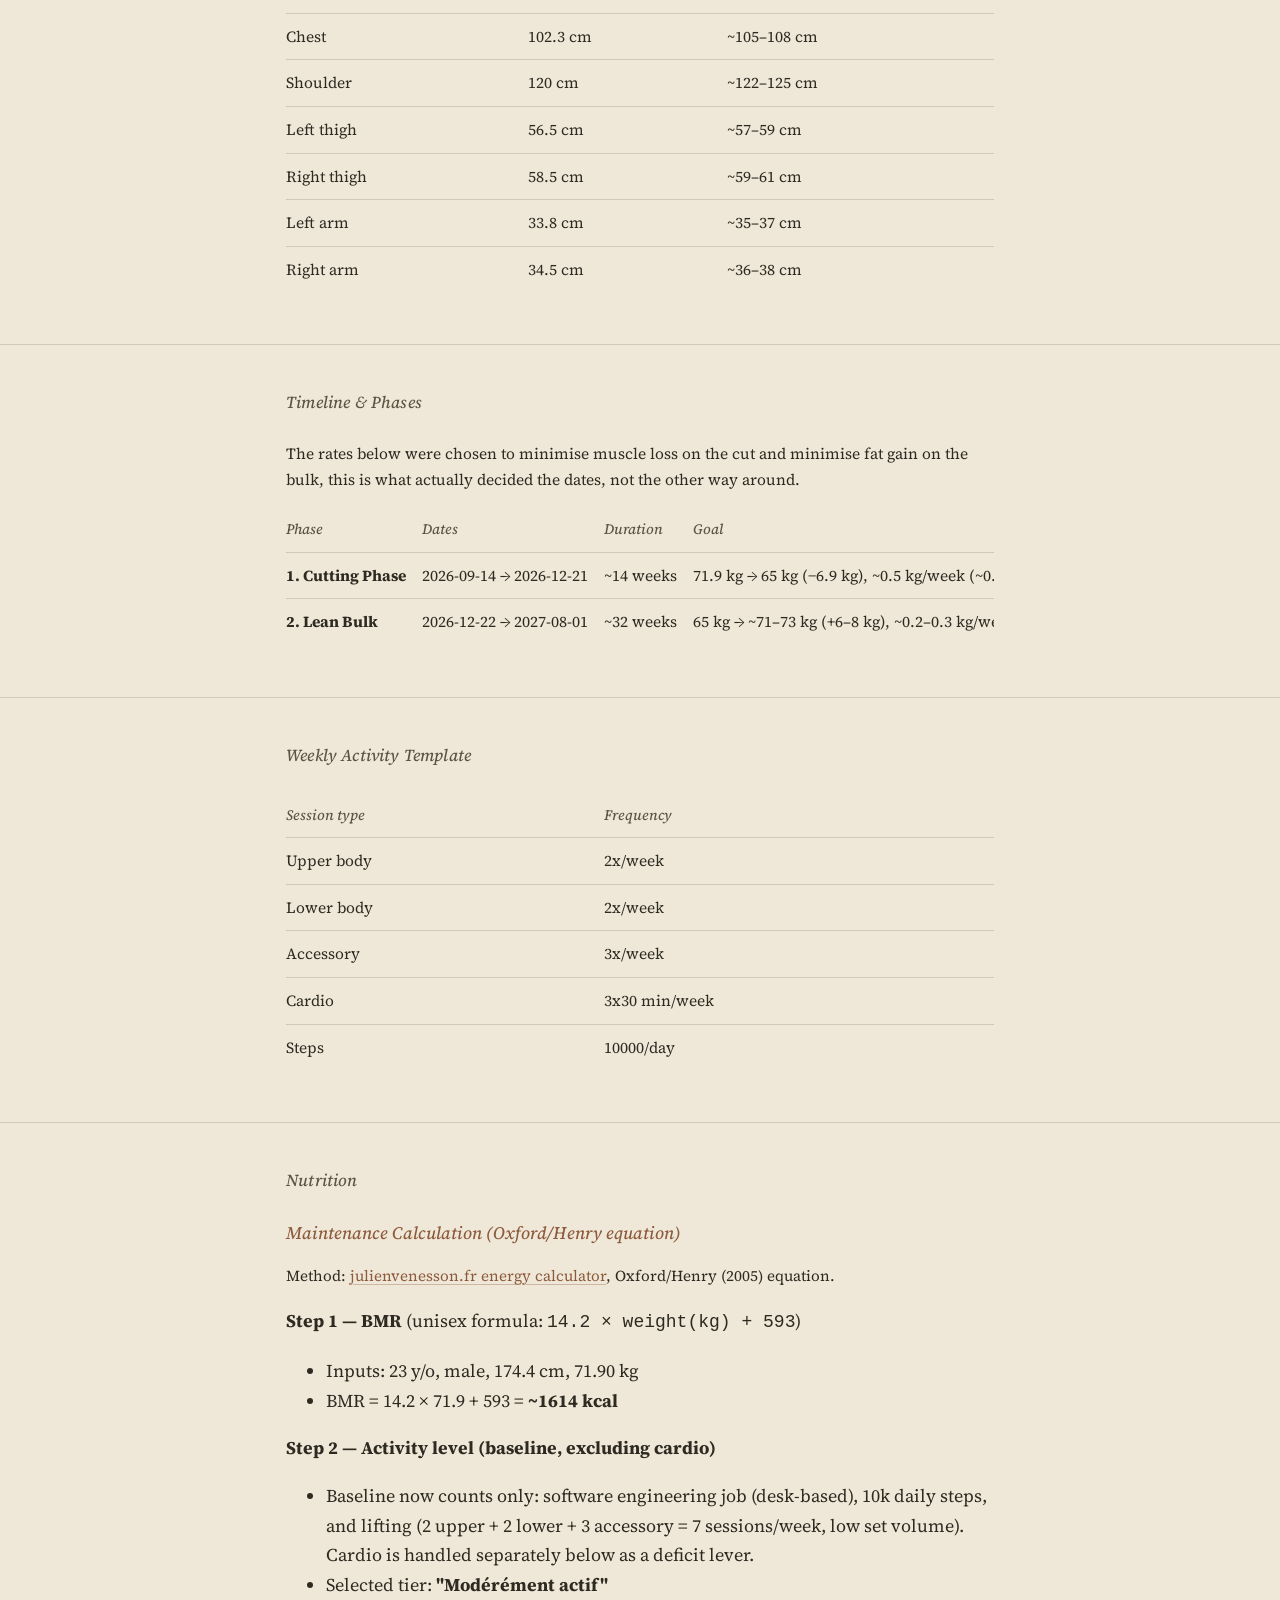
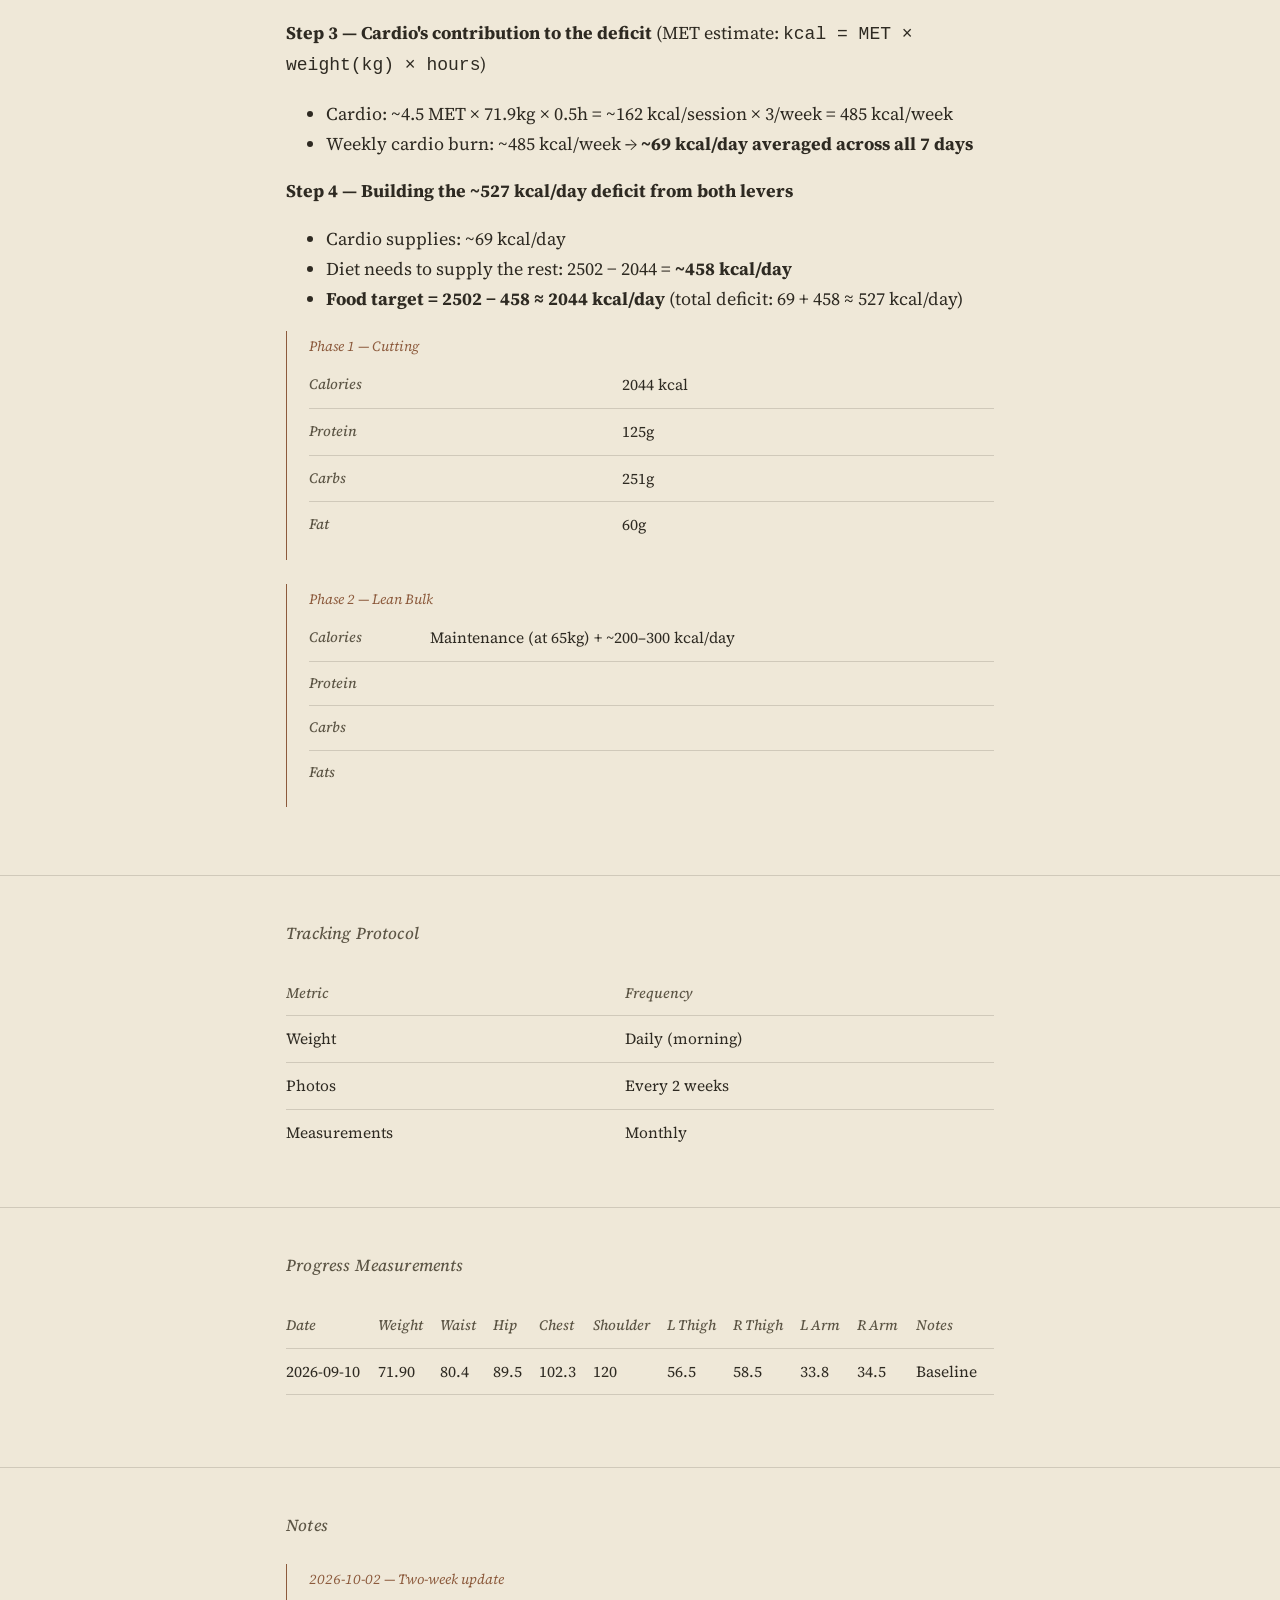
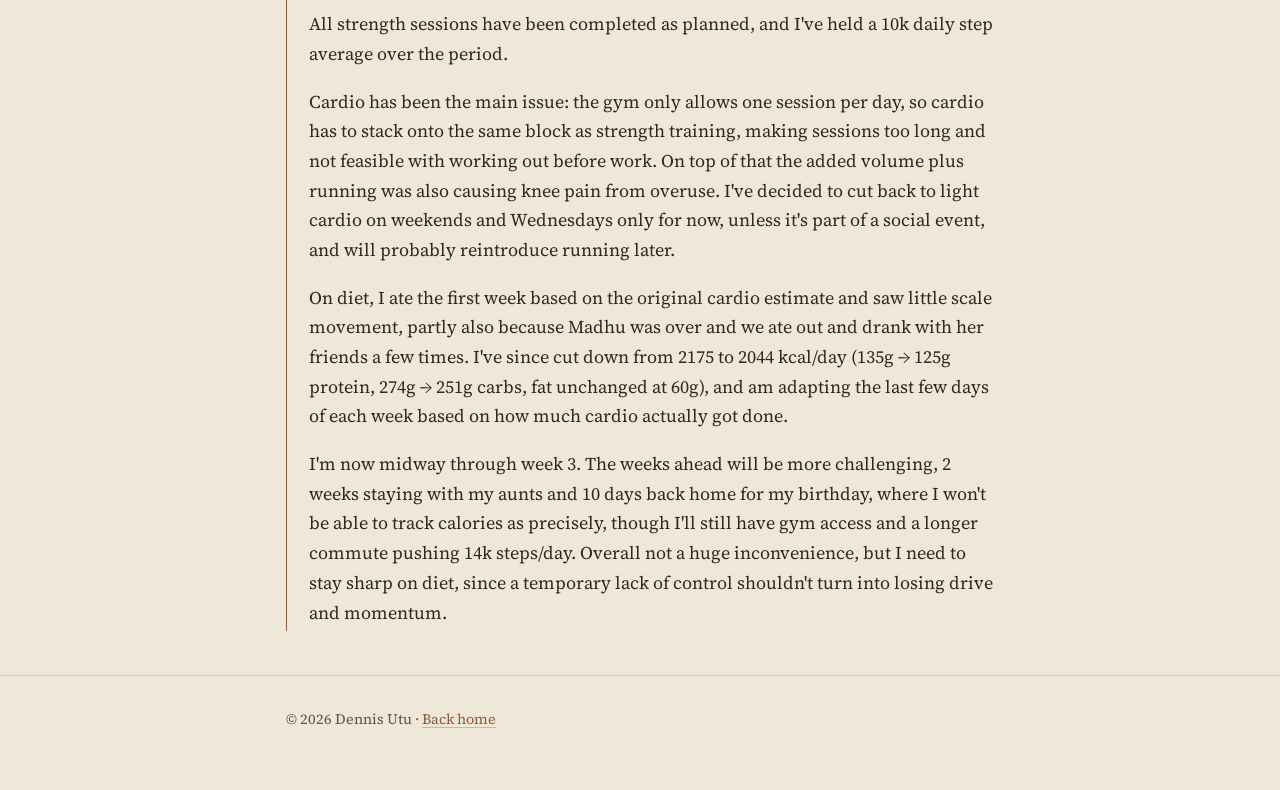
==== commit a5db5be5: "Biweekly update and changes" ====
--- a/barca-project-227.html
+++ b/barca-project-227.html
@@ -113,8 +113,7 @@
       <tr><td>Upper body</td><td>2x/week</td></tr>
       <tr><td>Lower body</td><td>2x/week</td></tr>
       <tr><td>Accessory</td><td>3x/week</td></tr>
-      <tr><td>Low-intensity cardio</td><td>3x/week</td></tr>
-      <tr><td>High-intensity cardio</td><td>2x/week</td></tr>
+      <tr><td>Cardio</td><td>3x30 min/week</td></tr>
       <tr><td>Steps</td><td>10000/day</td></tr>
     </table>
   </div></div>
@@ -141,25 +140,24 @@
 
     <p><strong>Step 3 — Cardio's contribution to the deficit</strong> (MET estimate: <code>kcal = MET × weight(kg) × hours</code>)</p>
     <ul>
-      <li>Low-intensity cardio: ~4.5 MET × 71.9kg × 0.5h = ~162 kcal/session × 3/week = 485 kcal/week</li>
-      <li>High-intensity cardio (football/padel): ~7.5 MET × 71.9kg × 1h = ~539 kcal/session × 2/week = 1078 kcal/week</li>
-      <li>Combined weekly cardio burn: ~1563 kcal/week → <strong>~223 kcal/day averaged across all 7 days</strong></li>
-    </ul>
-
-    <p><strong>Step 4 — Building the 550 kcal/day deficit from both levers</strong></p>
-    <ul>
-      <li>Cardio supplies: ~223 kcal/day</li>
-      <li>Diet needs to supply the rest: 550 − 223 = <strong>~327 kcal/day</strong></li>
-      <li><strong>Food target = 2502 − 327 ≈ 2175 kcal/day</strong></li>
+      <li>Cardio: ~4.5 MET × 71.9kg × 0.5h = ~162 kcal/session × 3/week = 485 kcal/week</li>
+      <li>Weekly cardio burn: ~485 kcal/week → <strong>~69 kcal/day averaged across all 7 days</strong></li>
+    </ul>
+
+    <p><strong>Step 4 — Building the ~527 kcal/day deficit from both levers</strong></p>
+    <ul>
+      <li>Cardio supplies: ~69 kcal/day</li>
+      <li>Diet needs to supply the rest: 2502 − 2044 = <strong>~458 kcal/day</strong></li>
+      <li><strong>Food target = 2502 − 458 ≈ 2044 kcal/day</strong> (total deficit: 69 + 458 ≈ 527 kcal/day)</li>
     </ul>
 
     <div class="phase">
       <p class="phase-num">Phase 1 — Cutting</p>
       <div class="table-scroll">
       <table>
-        <tr><th>Calories</th><td>Maintenance − ~500 kcal/day = 2175kcal</td></tr>
-        <tr><th>Protein</th><td>135g</td></tr>
-        <tr><th>Carbs</th><td>274g</td></tr>
+        <tr><th>Calories</th><td>2044 kcal</td></tr>
+        <tr><th>Protein</th><td>125g</td></tr>
+        <tr><th>Carbs</th><td>251g</td></tr>
         <tr><th>Fat</th><td>60g</td></tr>
       </table>
     </div></div>
@@ -192,7 +190,7 @@
 
 <section class="section">
   <div class="wrap wrap--wide">
-    <h2>Progress Log</h2>
+    <h2>Progress Measurements</h2>
     <div class="table-scroll">
     <table>
       <tr><th>Date</th><th>Weight</th><th>Waist</th><th>Hip</th><th>Chest</th><th>Shoulder</th><th>L Thigh</th><th>R Thigh</th><th>L Arm</th><th>R Arm</th><th>Notes</th></tr>
@@ -202,6 +200,27 @@
   </div></div>
 </section>
 
+<section class="section">
+  <div class="wrap wrap--wide">
+    <h2>Notes</h2>
+    <div class="notes-log">
+      <div class="note-entry">
+        <p class="note-date">2026-10-02 — Two-week update</p>
+        <p>All strength sessions have been completed as planned, and I've held a 10k daily step average over the period.</p>
+        <p>Cardio has been the main issue: the gym only allows one session per day, so cardio has to stack onto the same block as strength training, making sessions 
+        too long and not feasible with working out before work. On top of that the added volume plus running was also causing knee pain from overuse. I've decided to cut 
+        back to light cardio on weekends and Wednesdays only for now, unless it's part of a social event, and will probably reintroduce running later.</p>
+        <p>On diet, I ate the first week based on the original cardio estimate and saw little scale movement, partly also because Madhu was over and we ate out and drank 
+        with her friends a few times. I've since cut down from 2175 to 2044 kcal/day (135g → 125g protein, 274g → 251g carbs, fat unchanged at 60g), and am adapting the last few days of each week based
+        on how much cardio actually got done.</p>
+        <p>I'm now midway through week 3. The weeks ahead will be more challenging, 2 weeks staying with my aunts and 10 days back home for my birthday, where I
+        won't be able to track calories as precisely, though I'll still have gym access and a longer commute pushing 14k steps/day. Overall not a huge inconvenience, 
+        but I need to stay sharp on diet, since a temporary lack of control shouldn't turn into losing drive and momentum.</p>
+      </div>
+    </div>
+  </div>
+</section>
+
 <footer class="site">
   <div class="wrap wrap--wide">
     &copy; 2026 Dennis Utu &middot; <a href="index.html">Back home</a>
--- a/style.css
+++ b/style.css
@@ -132,6 +132,11 @@
   margin: 18px 0;
 }
 
+.notes-log { display: flex; flex-direction: column; gap: 22px; }
+.note-entry { border-left: 1px solid var(--clay); padding: 4px 0 4px 22px; }
+.note-entry .note-date { color: var(--clay); font-size: 0.88rem; font-style: italic; margin: 0 0 6px; }
+.note-entry p:last-child { margin: 0; color: var(--ink); }
+
 @media (max-width: 520px) {
   .wrap { padding: 0 18px; }
   .stat-row { gap: 28px; }
